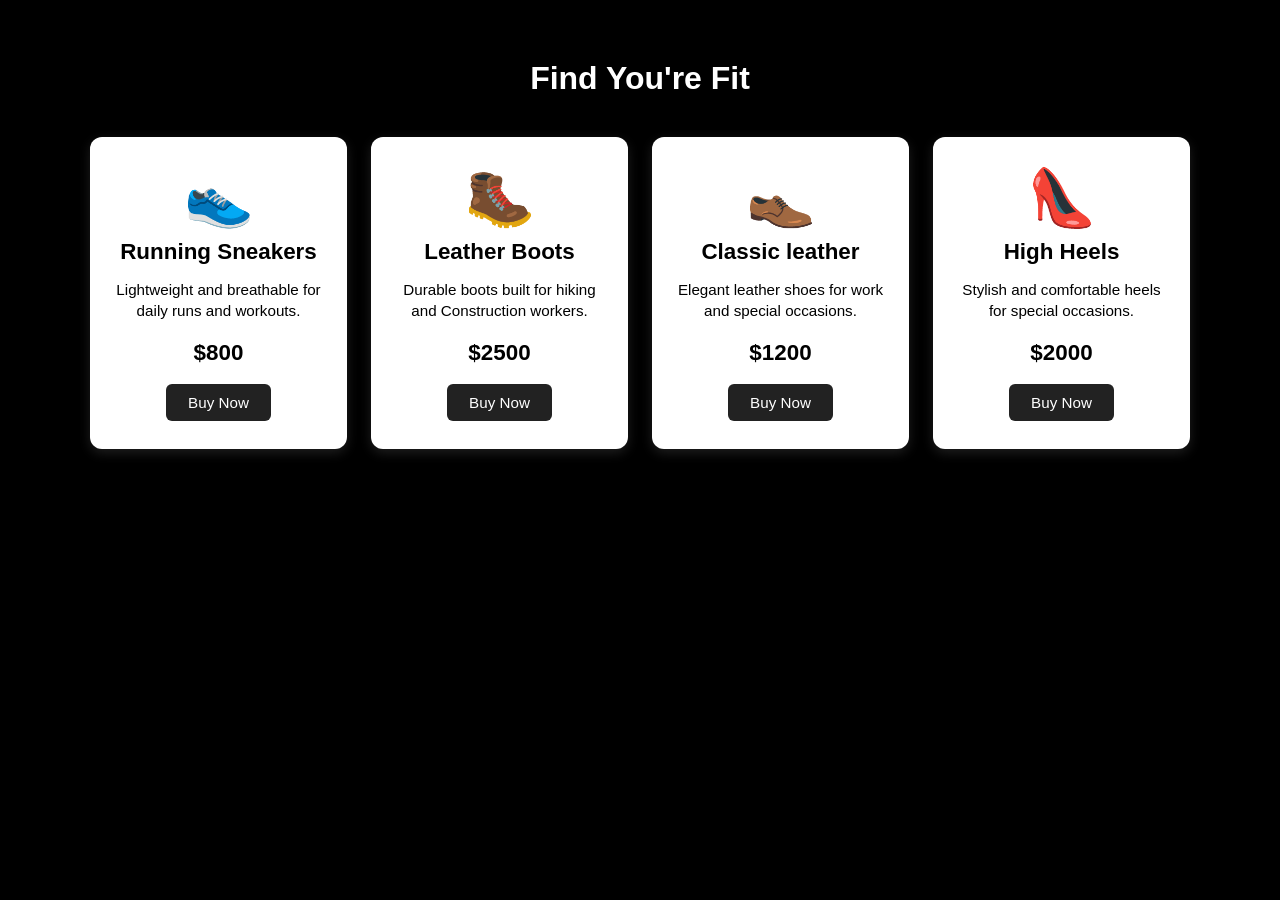
==== index.html @ d5380973 "Rename Test.Html to index.html for GitHub Pages" ====
<!DOCTYPE html>
<html lang="en">
<head>
  <meta charset="UTF-8">
  <meta name="viewport" content="width=device-width, initial-scale=1.0">
  <title>Shoe Shop</title>
  <link rel="stylesheet" href="Test.css">
</head>
<body>

  <header>
    <h1>Find You're Fit</h1>
  </header>

  <main>
    <article>
      <span>👟</span>
      <h2>Running Sneakers</h2>
      <p>Lightweight and breathable for daily runs and workouts.</p>
      <strong>$800</strong>
      <button>Buy Now</button>
    </article>

    <article>
      <span>🥾</span>
      <h2>Leather Boots</h2>
      <p>Durable boots built for hiking and Construction workers.</p>
      <strong>$2500</strong>
      <button>Buy Now</button>
    </article>

    <article>
      <span>👞</span>
      <h2>Classic leather</h2>
      <p>Elegant leather shoes for work and special occasions.</p>
      <strong>$1200</strong>
      <button>Buy Now</button>
    </article>

    <article>
      <span>👠</span>
      <h2>High Heels</h2>
      <p>Stylish and comfortable heels for special occasions.</p>
      <strong>$2000</strong>
      <button>Buy Now</button>
    </article>
  </main>

</body>
</html>
---- Test.css ----
* {
  margin: 0;
  padding: 0;
  box-sizing: border-box;
}

body {
  font-family: Arial, Helvetica, sans-serif;
  background: #000;
  color: #fff;
  min-height: 100vh;
  padding: 60px 20px;
}

header {
  text-align: center;
  margin-bottom: 40px;
}

h1 {
  font-size: 2rem;
  margin-bottom: 8px;
}

header p {
  color: #aaa;
  font-size: 1rem;
}

/* Grid layout for the cards */
main {
  max-width: 1100px;
  margin: 0 auto;
  display: grid;
  grid-template-columns: repeat(4, 1fr);
  gap: 24px;
}

/* Card */
article {
  background: #fff;
  color: #000;
  border-radius: 12px;
  padding: 28px 20px;
  text-align: center;
  box-shadow: 0 4px 12px rgba(255, 255, 255, 0.12);
}

/* Emoji icon */
article span {
  display: block;
  font-size: 3.5rem;
  margin-bottom: 8px;
}

article h2 {
  font-size: 1.4rem;
  margin-bottom: 14px;
}

article p {
  font-size: 0.95rem;
  line-height: 1.4;
  margin-bottom: 18px;
}

/* Price */
article strong {
  display: block;
  font-size: 1.4rem;
  margin-bottom: 18px;
}

/* Button */
article button {
  background: #222;
  color: #fff;
  border: none;
  padding: 10px 22px;
  border-radius: 6px;
  font-size: 0.95rem;
  cursor: pointer;
}

article button:hover {
  background: #444;
}

/* Tablet: 2 per row */
@media (max-width: 900px) {
  main {
    grid-template-columns: repeat(2, 1fr);
  }
}

/* Mobile: 1 per row */
@media (max-width: 520px) {
  main {
    grid-template-columns: 1fr;
  }

  h1 {
    font-size: 1.6rem;
  }
}
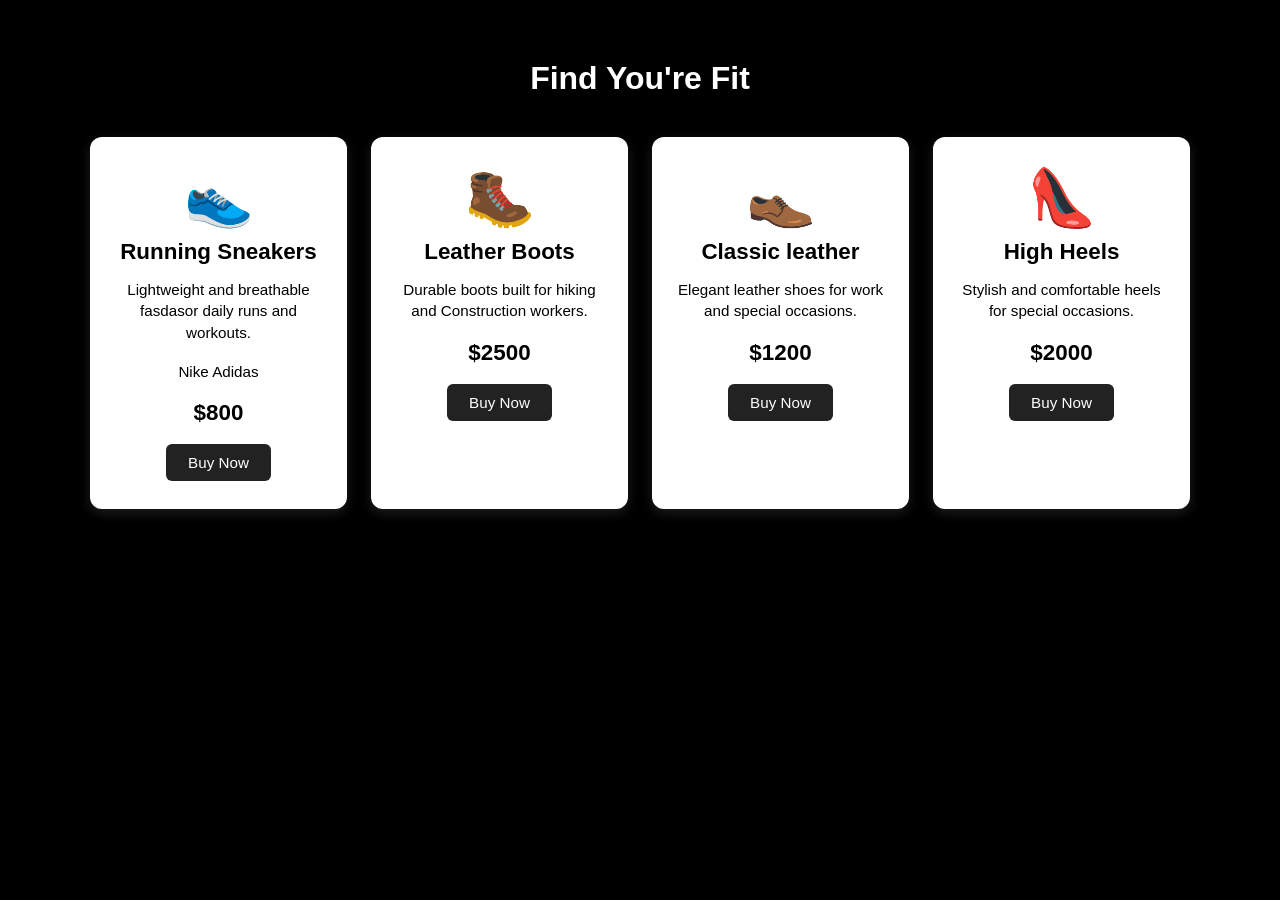
==== commit c8d5ee8d: "File" ====
--- a/index.html
+++ b/index.html
@@ -16,7 +16,8 @@
     <article>
       <span>👟</span>
       <h2>Running Sneakers</h2>
-      <p>Lightweight and breathable for daily runs and workouts.</p>
+      <p>Lightweight and breathable fasdasor daily runs and workouts.</p>
+      <p>Nike     Adidas</p>
       <strong>$800</strong>
       <button>Buy Now</button>
     </article>
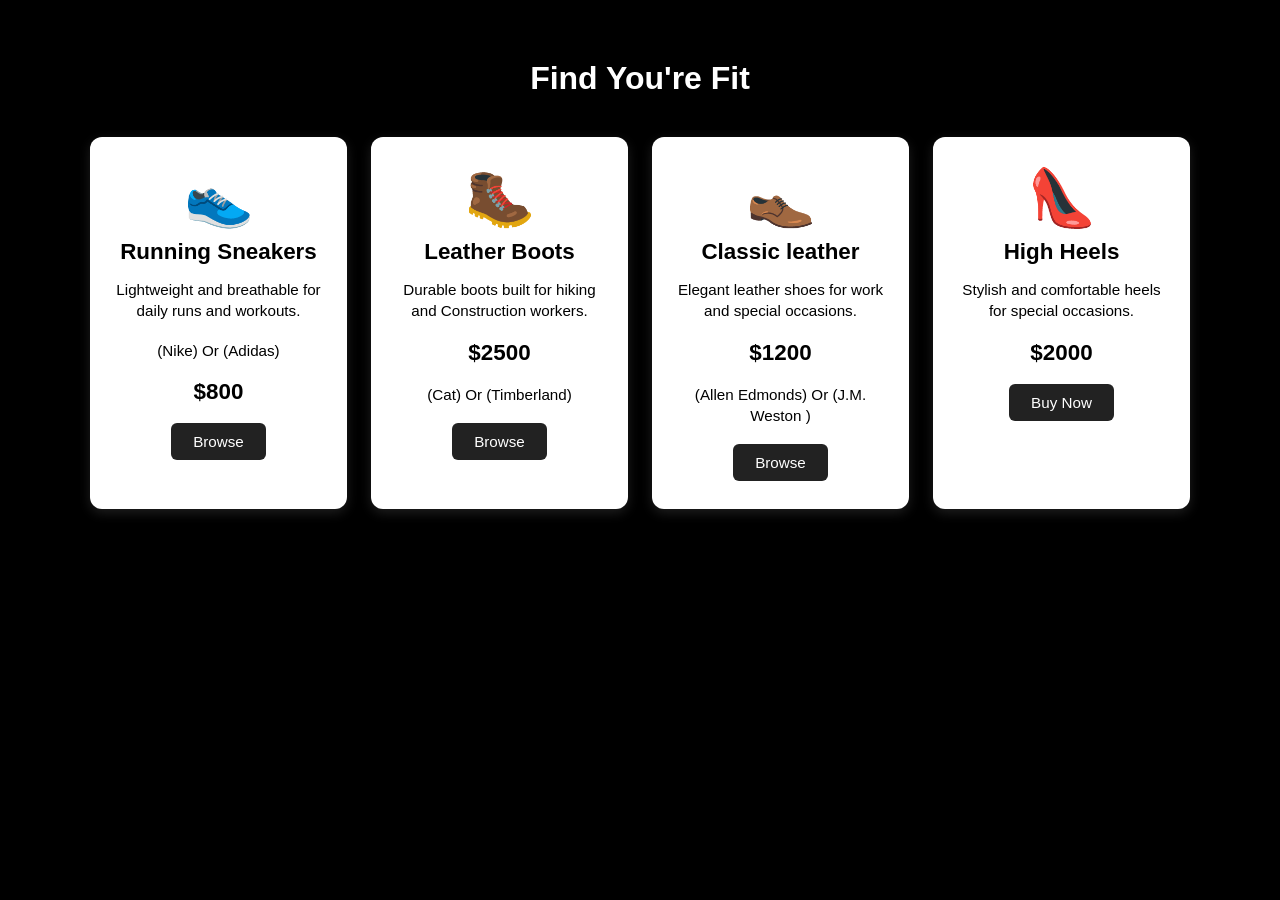
==== commit 5dee049a: "File" ====
--- a/index.html
+++ b/index.html
@@ -16,10 +16,10 @@
     <article>
       <span>👟</span>
       <h2>Running Sneakers</h2>
-      <p>Lightweight and breathable fasdasor daily runs and workouts.</p>
-      <p>Nike     Adidas</p>
+      <p>Lightweight and breathable for daily runs and workouts.</p>
+      <p>(Nike) Or (Adidas)</p>
       <strong>$800</strong>
-      <button>Buy Now</button>
+      <button>Browse</button>
     </article>
 
     <article>
@@ -27,7 +27,8 @@
       <h2>Leather Boots</h2>
       <p>Durable boots built for hiking and Construction workers.</p>
       <strong>$2500</strong>
-      <button>Buy Now</button>
+      <p>(Cat) Or (Timberland) </p>
+      <button>Browse</button>
     </article>
 
     <article>
@@ -35,7 +36,8 @@
       <h2>Classic leather</h2>
       <p>Elegant leather shoes for work and special occasions.</p>
       <strong>$1200</strong>
-      <button>Buy Now</button>
+      <p>(Allen Edmonds) Or (J.M. Weston ) </p>
+      <button>Browse</button>
     </article>
 
     <article>
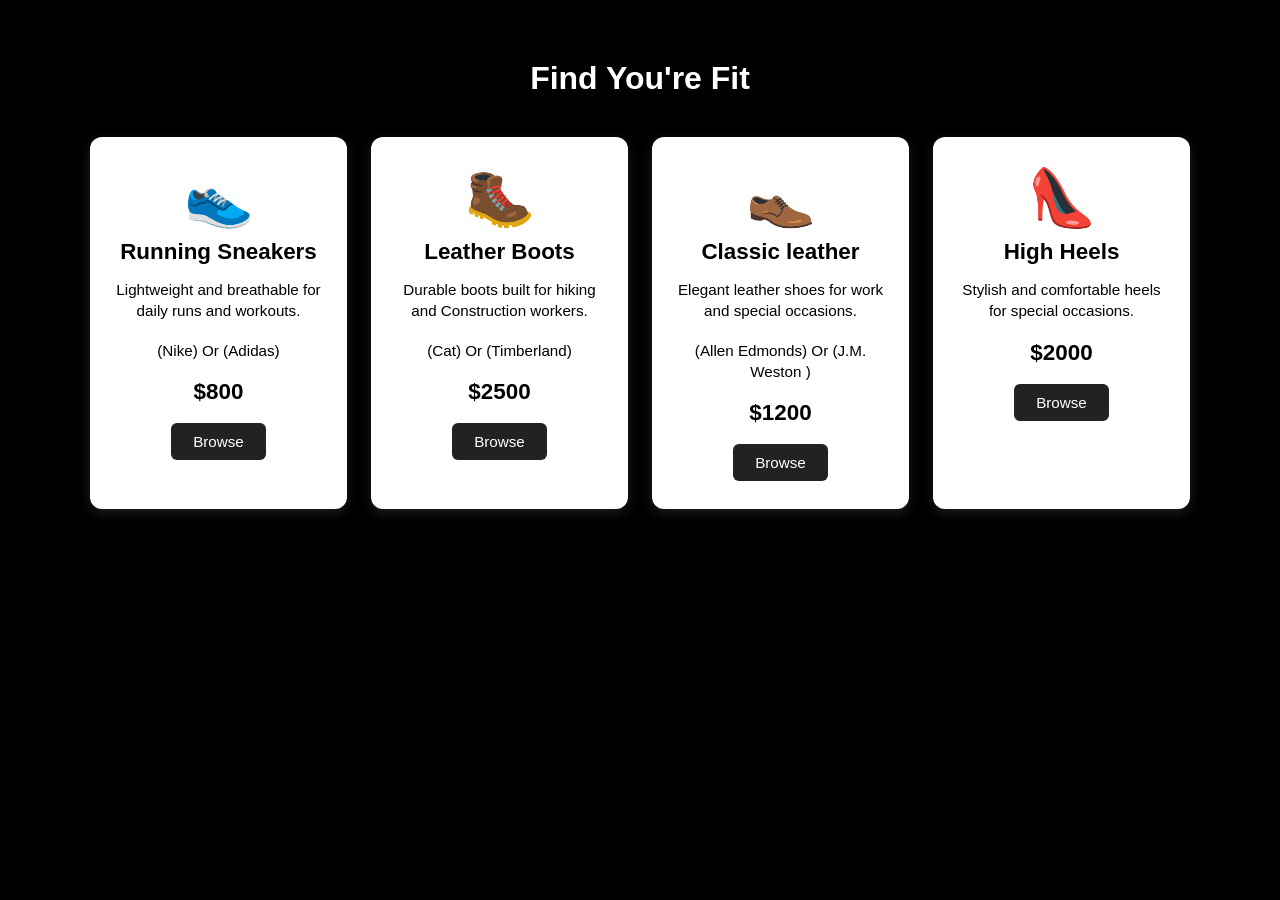
==== commit 2076fc98: "File" ====
--- a/index.html
+++ b/index.html
@@ -26,8 +26,8 @@
       <span>🥾</span>
       <h2>Leather Boots</h2>
       <p>Durable boots built for hiking and Construction workers.</p>
+      <p>(Cat) Or (Timberland) </p>
       <strong>$2500</strong>
-      <p>(Cat) Or (Timberland) </p>
       <button>Browse</button>
     </article>
 
@@ -35,8 +35,8 @@
       <span>👞</span>
       <h2>Classic leather</h2>
       <p>Elegant leather shoes for work and special occasions.</p>
+      <p>(Allen Edmonds) Or (J.M. Weston ) </p>
       <strong>$1200</strong>
-      <p>(Allen Edmonds) Or (J.M. Weston ) </p>
       <button>Browse</button>
     </article>
 
@@ -45,7 +45,7 @@
       <h2>High Heels</h2>
       <p>Stylish and comfortable heels for special occasions.</p>
       <strong>$2000</strong>
-      <button>Buy Now</button>
+      <button>Browse</button>
     </article>
   </main>
 
